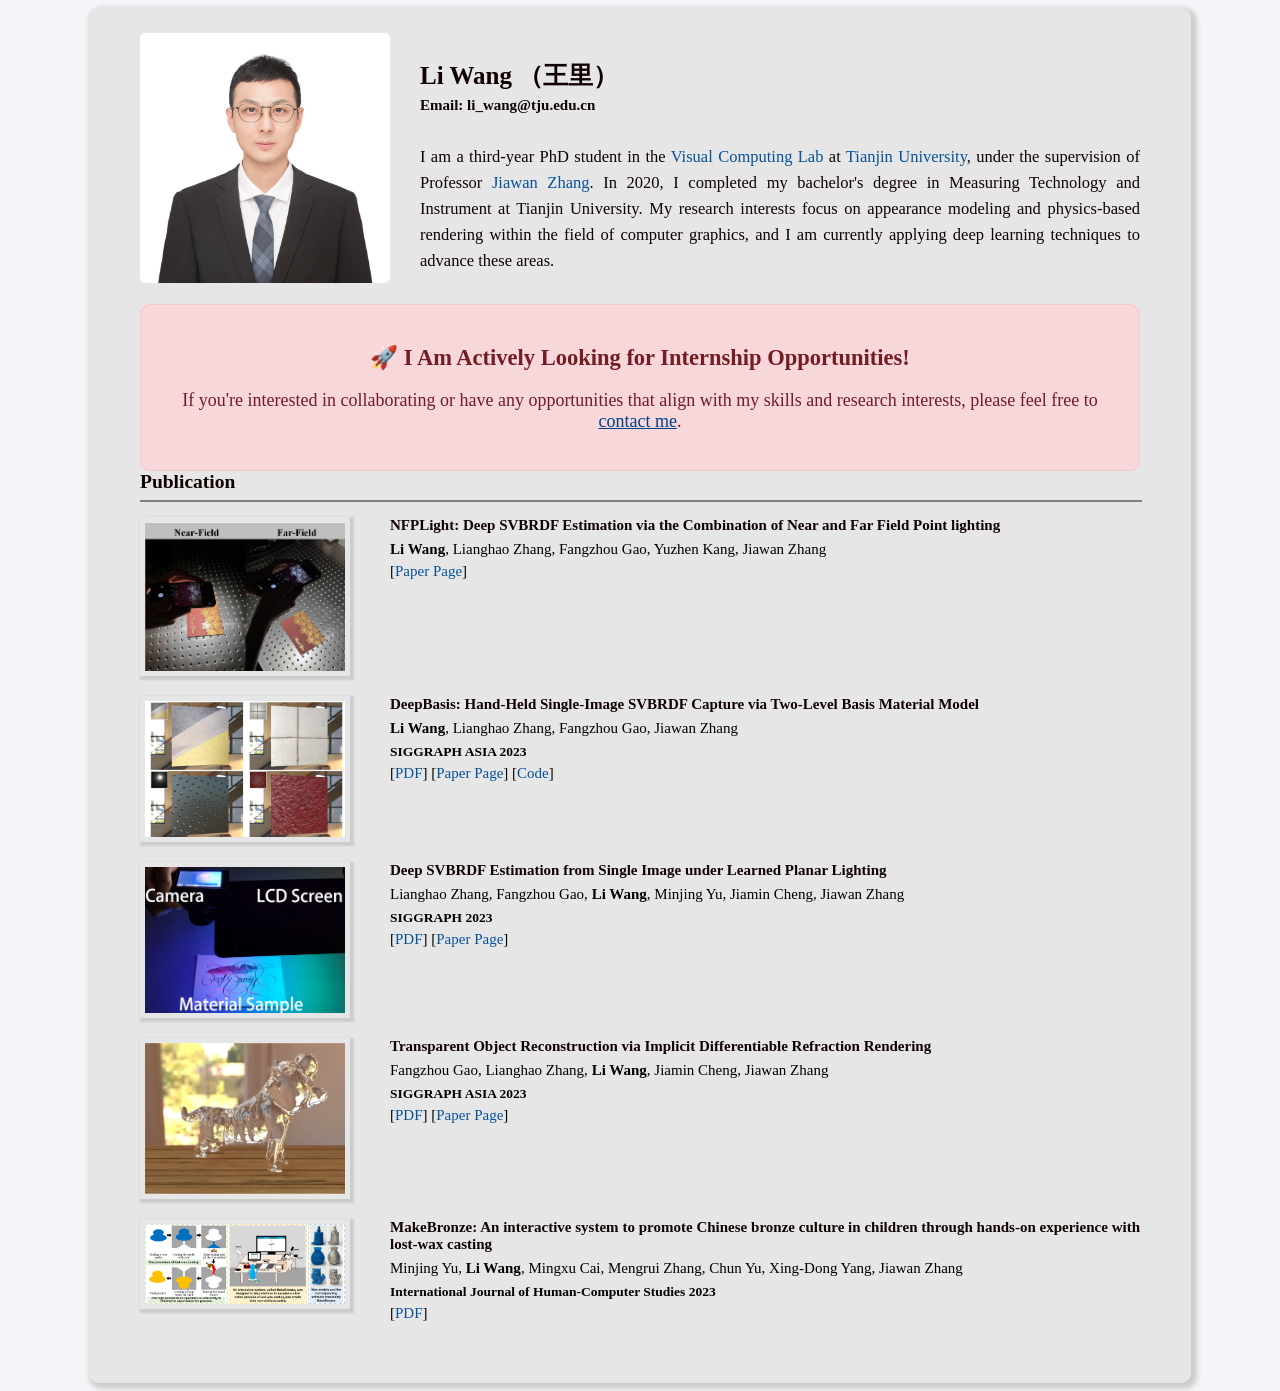
==== index.html @ b81c2f8e "publish internship" ====
<!DOCTYPE html>
<html xml:lang="en">

<head>
    <title>Li Wang (王里)</title>
    <link rel="stylesheet" type="text/css" href="./css/main.css">
    <link href="./index/css" rel="stylesheet">
</head>

<body>
    <div id="main">

        <div>
            <img src="./images/LiWang.jpg" style="width:25%; height:auto" class="portrait"><br>
            &nbsp;&nbsp;&nbsp;
        </div>
        <div class="bio_format">
            <br>
            <br>
            <p>
                <b style="font-size:25px;font-family:verdana;">Li Wang （王里）</b>
                <br>
                <b style="font-size:15px"> Email: li_wang@tju.edu.cn</b>
                <br>
                <br>
                I am a third-year PhD student in the <a
                href="http://tj.teacher.360eol.com/teacherBasic/preview?teacherId=10853">Visual Computing
                Lab</a> at <a href="http://www.tju.edu.cn/">Tianjin University</a>, 
                under the supervision of Professor <a
                href="http://cic.tju.edu.cn/faculty/zhangjiawan/index.htm">Jiawan Zhang</a>.
                In 2020, I completed my bachelor's degree in Measuring Technology and Instrument at Tianjin University. My research interests focus on appearance modeling and physics-based rendering within the field of computer graphics, and I am currently applying deep learning techniques to advance these areas.

        </div>
        <div style="background-color: #f8d7da; padding: 20px; text-align: center; border: 1px solid #f5c6cb; border-radius: 10px;">
            <h2 style="color: #721c24;">🚀 I Am Actively Looking for Internship Opportunities!</h2>
            <p style="color: #721c24; font-size: 18px;">If you're interested in collaborating or have any opportunities that align with my skills and research interests, please feel free to <a href="mailto:li_wang@tju.edu.cn" style="color: #004085; text-decoration: underline;">contact me</a>.</p>
        </div>
        <div>
            <span class="category">Publication</span>
            <hr class="line">
            <ol style="padding:0px;list-style-type:none">
                <li class="item_format" style="position:relative">
                    <img src="./images/NFPLight.jpg" class="img_format">
                    <div class="title_format">
                        <b>NFPLight: Deep SVBRDF Estimation via the Combination of Near and Far Field Point lighting
                        </b>
                        <span class="author_format"><b>Li Wang</b>, Lianghao Zhang, Fangzhou Gao, Yuzhen Kang, Jiawan Zhang</span>
                        <!-- <span class="conference_format"> <b> SIGGRAPH ASIA 2024 </b> </span> -->
                        <div class="link_format">

                            <!-- [<a href="https://dl.acm.org/doi/10.1145/3610548.3618239">PDF</a>] -->
                            [<a href="https://cgliwang.github.io/NFPLight">Paper Page</a>]
                            <!-- [<a href="https://github.com/CGLiWang/DeepBasis_SVBRDF">Code</a>] -->
                        </div>

                    </div>
                    <div style="clear:both;"></div>
                </li>

                <li class="item_format" style="position:relative">
                    <img src="./images/Reaserch_DeepBasis.jpg" class="img_format">
                    <div class="title_format">
                        <b>DeepBasis: Hand-Held Single-Image SVBRDF Capture via Two-Level Basis Material Model
                        </b>
                        <span class="author_format"><b>Li Wang</b>, Lianghao Zhang, Fangzhou Gao, Jiawan Zhang</span>
                        <span class="conference_format"> <b> SIGGRAPH ASIA 2023 </b> </span>
                        <div class="link_format">

                            [<a href="https://dl.acm.org/doi/10.1145/3610548.3618239">PDF</a>]
                            [<a href="https://cgliwang.github.io/DeepBasis">Paper Page</a>]
                            [<a href="https://github.com/CGLiWang/DeepBasis_SVBRDF">Code</a>]
                        </div>

                    </div>
                    <div style="clear:both;"></div>
                </li>
                <li class="item_format" style="position:relative">
                    <img src="./images/zhanglianghao2023.png" class="img_format">
                    <div class="title_format">
                        <b>Deep SVBRDF Estimation from Single Image under Learned Planar Lighting
                        </b>
                        <span class="author_format">Lianghao Zhang, Fangzhou Gao, <b>Li Wang</b>, Minjing Yu, Jiamin Cheng, Jiawan Zhang</span>
                        <span class="conference_format"> <b> SIGGRAPH 2023 </b> </span>
                        <div class="link_format">

                            [<a href="https://dl.acm.org/doi/10.1145/3588432.3591559">PDF</a>]
                            [<a href="https://klkjjhjkhjhg.github.io/sig23p1/">Paper Page</a>]
                        </div>

                    </div>
                    <div style="clear:both;"></div>
                </li>
                <li class="item_format" style="position:relative">
                    <img src="./images/gaofangzhou2023.png" class="img_format">
                    <div class="title_format">
                        <b>Transparent Object Reconstruction via Implicit Differentiable Refraction Rendering
                        </b>
                        <span class="author_format">Fangzhou Gao, Lianghao Zhang, <b>Li Wang</b>, Jiamin Cheng, Jiawan Zhang</span>
                        <span class="conference_format"> <b> SIGGRAPH ASIA 2023 </b> </span>
                        <div class="link_format">

                            [<a href="https://dl.acm.org/doi/10.1145/3610548.3618236">PDF</a>]
                            [<a href="https://arkgao.github.io/TransReconProjectWeb/">Paper Page</a>]
                        </div>

                    </div>
                    <div style="clear:both;"></div>
                </li>
                <li class="item_format" style="position:relative">
                    <img src="./images/lost_wax.jpg" class="img_format">
                    <div class="title_format">
                        <b>MakeBronze: An interactive system to promote Chinese bronze culture in children through hands-on experience with lost-wax casting
                        </b>
                        <span class="author_format">Minjing Yu, <b>Li Wang</b>, Mingxu Cai, Mengrui Zhang, Chun Yu, Xing-Dong Yang, Jiawan Zhang</span>
                        <span class="conference_format"> <b> International Journal of Human-Computer Studies 2023 </b> </span>
                        <div class="link_format">
                            [<a href="https://www.sciencedirect.com/science/article/abs/pii/S1071581923002100?via%3Dihub">PDF</a>]
                        </div>

                    </div>
                    <div style="clear:both;"></div>
                </li>





            </ol>
        </div>






</body>

</html>
---- css/main.css ----
.bio_format{
  float:left;
  padding-top:10px;
  font-size:110%;
  text-align: justify;

  margin-left:280px;
  line-height:26px;
  position:relative;
  margin-top:-320px;
}

.event_highlight{
	color: #bd3232;
}

bio_format.name{
	height: 64px;
	font-weight:bold;
	font-family: Georgia, "Times New Roman", "KaiTi", "楷体", STKaiti, "华文楷体", serif;
	color:rgb(0,10,30);
}

.paper_title{
    font-size:200%;
    font-weight:bold;
    color: #527bbd;
}

.paper_author{
    font-size:150%;
    font-weight:bold;
    color: #527bbd;
}

.paper_abstract{
    text-align: justify;
    color: rgb(80,80,80);
    font-size:150%;
}

.paper_bibtex{
    color: rgb(80,80,80);
    font-size:150%;
}

.paper_fund{
    color: rgb(80,80,80);
    font-size:150%;
}

.bibtex_wrap{
    margin-left:0%;
}

.bibtex_content{
    margin-left:3%;
}

.contact_format{
  float:left;
  padding-top: 5px;
  font-size:25px;
  margin-right: 100px;
  line-height:50px;
}

ol{
  list-style-type:none;
  padding: 0px;
}

.item_format{
  padding-bottom:2%;
}

hr.line{
  border:  1px solid grey;
  width:100%;
  /*background-image: -webkit-linear-gradient(left, rgba(15,2,0, 0.8), rgba(15,2,0, 0.2), rgba(15,2,0, 0.1), rgba(15,2,0, 0.0));
  background-image: -moz-linear-gradient(left, rgba(15,2,0, 0.8), rgba(15,2,0, 0.2), rgba(15,2,0, 0.1), rgba(15,2,0, 0.0));
  background-image: -ms-linear-gradient(left, rgba(15,2,0, 0.8), rgba(15,2,0, 0.2), rgba(15,2,0, 0.1), rgba(15,2,0, 0.0));
  background-image: -o-linear-gradient(left, rgba(15,2,0, 0.8), rgba(15,2,0, 0.2), rgba(15,2,0, 0.1), rgba(15,2,0, 0.0));
*/
}
/*
hr.sep{
    border:  10px;
    height: 2px;
    width:100%;
    background-image: -webkit-linear-gradient(left, rgba(15,2,0, 0.0), rgba(15,2,0, 0.8), rgba(15,2,0, 0.8), rgba(15,2,0, 0.0));
    background-image: -moz-linear-gradient(left, rgba(15,2,0, 0.0), rgba(15,2,0, 0.8), rgba(15,2,0, 0.8), rgba(15,2,0, 0.0));
    background-image: -ms-linear-gradient(left, rgba(15,2,0, 0.0), rgba(15,2,0, 0.8), rgba(15,2,0, 0.8), rgba(15,2,0, 0.0));
    background-image: -o-linear-gradient(left, rgba(15,2,0, 0.0), rgba(15,2,0, 0.8), rgba(15,2,0, 0.8), rgba(15,2,0, 0.0));
}
*/
.title_format{
  text-align: justify;
  float:left;
  width: 75%;
  margin-left:4%;
  font-size:100%;
  padding-top:0%;
}

.info_format{
    display: block
    color: rgb(80,80,80);
    padding-bottom: 2%;
}


.author_format{
    display: block;
    font-size:100%;
    color:black;
    padding-top:7px;
}

.abstract_format{
    display: block;
    text-align: justify;

    font-size:100%;
    color:black;
    padding-top:7px;
}

.content_format{
    display: block;
    text-align: justify;

    font-size:100%;
    color:black;
    padding-top:7px;
}

.content2_format{
    text-align: justify;
    font-size:100%;
    color:black;
    padding-top:7px;
}

.conference_format{
    display: block;
    font-size:90%;
    color:black;
    padding-top:7px;
}


.venue_format{
    display: block;
    font-size:90%;
    color: rgb(0,0,0);
    padding-top:5px;
}

.link_format{
    display: block;
    font-size:100%;
    color: rgb(0,0,0);
    padding-top:5px;
}

.category{
	display: block;
    font-size: 1.3em;
    margin-top: 0.0em;
    margin-bottom: 0.0em;
    margin-left: 0;
    margin-right: 0;
    font-weight: bold;
}

body{

  -webkit-text-size-adjust: 100% ;
  font-size: 15px;
  color: rgb(15,2,0);
  background: rgb(245,245,249); 
  /*background: -webkit-linear-gradient(45deg,  rgb(245,245,249) 0%,rgb(245,245,245) 100%); */
}

.portrait{
   width: auto;
   max-height: 100%;
   border-radius: 5px;

}

.img_format{
  width: 20%;
  padding:0.5%;
  float:left;
  box-shadow: 2px 2px 2px 2px #ccc;
}


.teaser_format{
    width: 100%;
    padding:0.2%;
    -webkit-border-radius: 5px;
    -moz-border-radius: 5px;
    border-radius: 5px;
    box-shadow: 2px 2px 4px 2px #ccc;
}


.icon_format{
    width: 14%;
}


.gallery_format{
  width: 11%;
  padding:5px;
  float:left;
  -webkit-border-radius: 10px;
  -moz-border-radius: 10px;
  border-radius: 10px;
  margin-right:20px;
  box-shadow: 2px 2px 4px 2px #ccc;
}

#main{
    width:1000px;
    margin: 0 auto;
    background: rgb(230,230,230); /* Old browsers */
    /*background: -webkit-linear-gradient(90deg,  rgb(254,252,253) 99%,rgb(245,245,245) 100%);*/
    padding-left: 4%;
    padding-right: 4%;
    padding-top: 2%;
    padding-bottom: 2%;
    font-size: 100%;
    box-shadow: 3px 3px 5px 3px #ccc;
    -moz-border-radius: 10px;
    border-radius: 10px;
}

.item_content{
    line-height:180%;
    font-size:100%;
}

/*a{
    color:#f0f0f0;
    background:#888;
    text-decoration:none;
    padding:4px;
    border-radius:4px;
    -moz-border-radius: 4px;
    font-weight:bold;
}*/

a {
	COLOR: #07519a; TEXT-DECORATION: none
}
a:hover {
	COLOR: #c30 !important; TEXT-DECORATION: underline
}

a.paper{
    background:#fff;
}

.teaser{
  -moz-border-radius: 10px;
  border-radius: 10px;
}
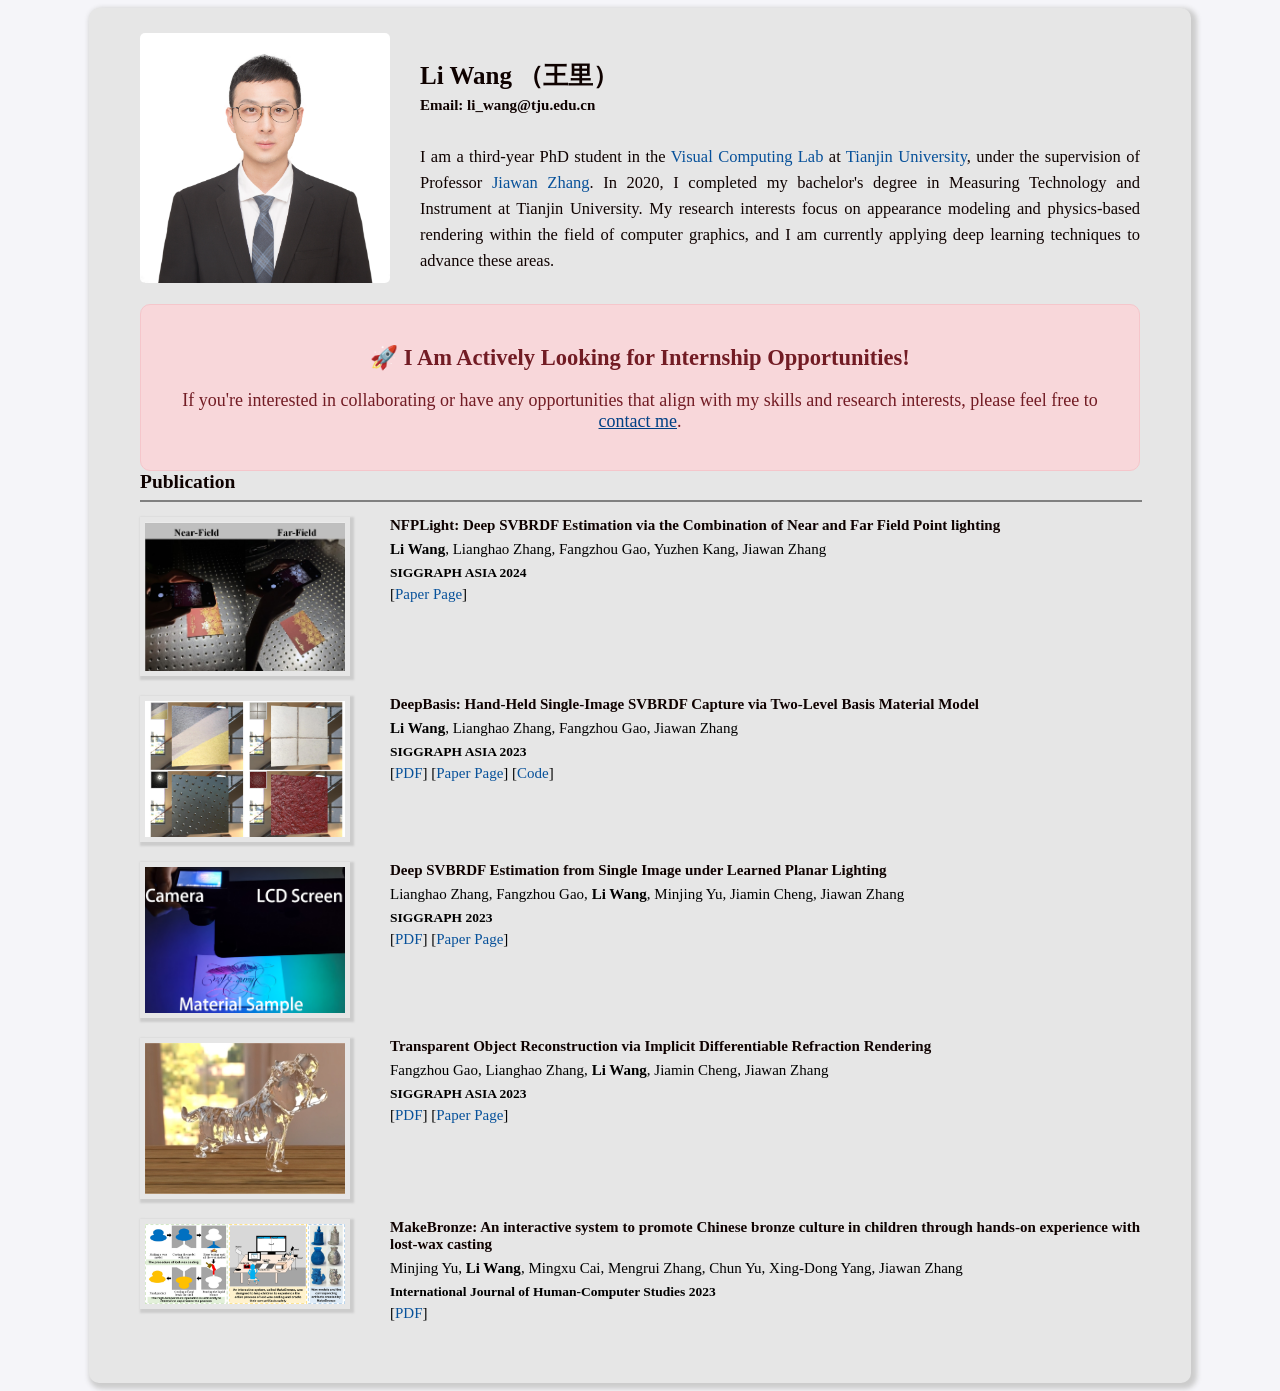
==== commit de1abafc: "1" ====
--- a/index.html
+++ b/index.html
@@ -45,7 +45,7 @@
                         <b>NFPLight: Deep SVBRDF Estimation via the Combination of Near and Far Field Point lighting
                         </b>
                         <span class="author_format"><b>Li Wang</b>, Lianghao Zhang, Fangzhou Gao, Yuzhen Kang, Jiawan Zhang</span>
-                        <!-- <span class="conference_format"> <b> SIGGRAPH ASIA 2024 </b> </span> -->
+                        <span class="conference_format"> <b> SIGGRAPH ASIA 2024 </b> </span>
                         <div class="link_format">
 
                             <!-- [<a href="https://dl.acm.org/doi/10.1145/3610548.3618239">PDF</a>] -->
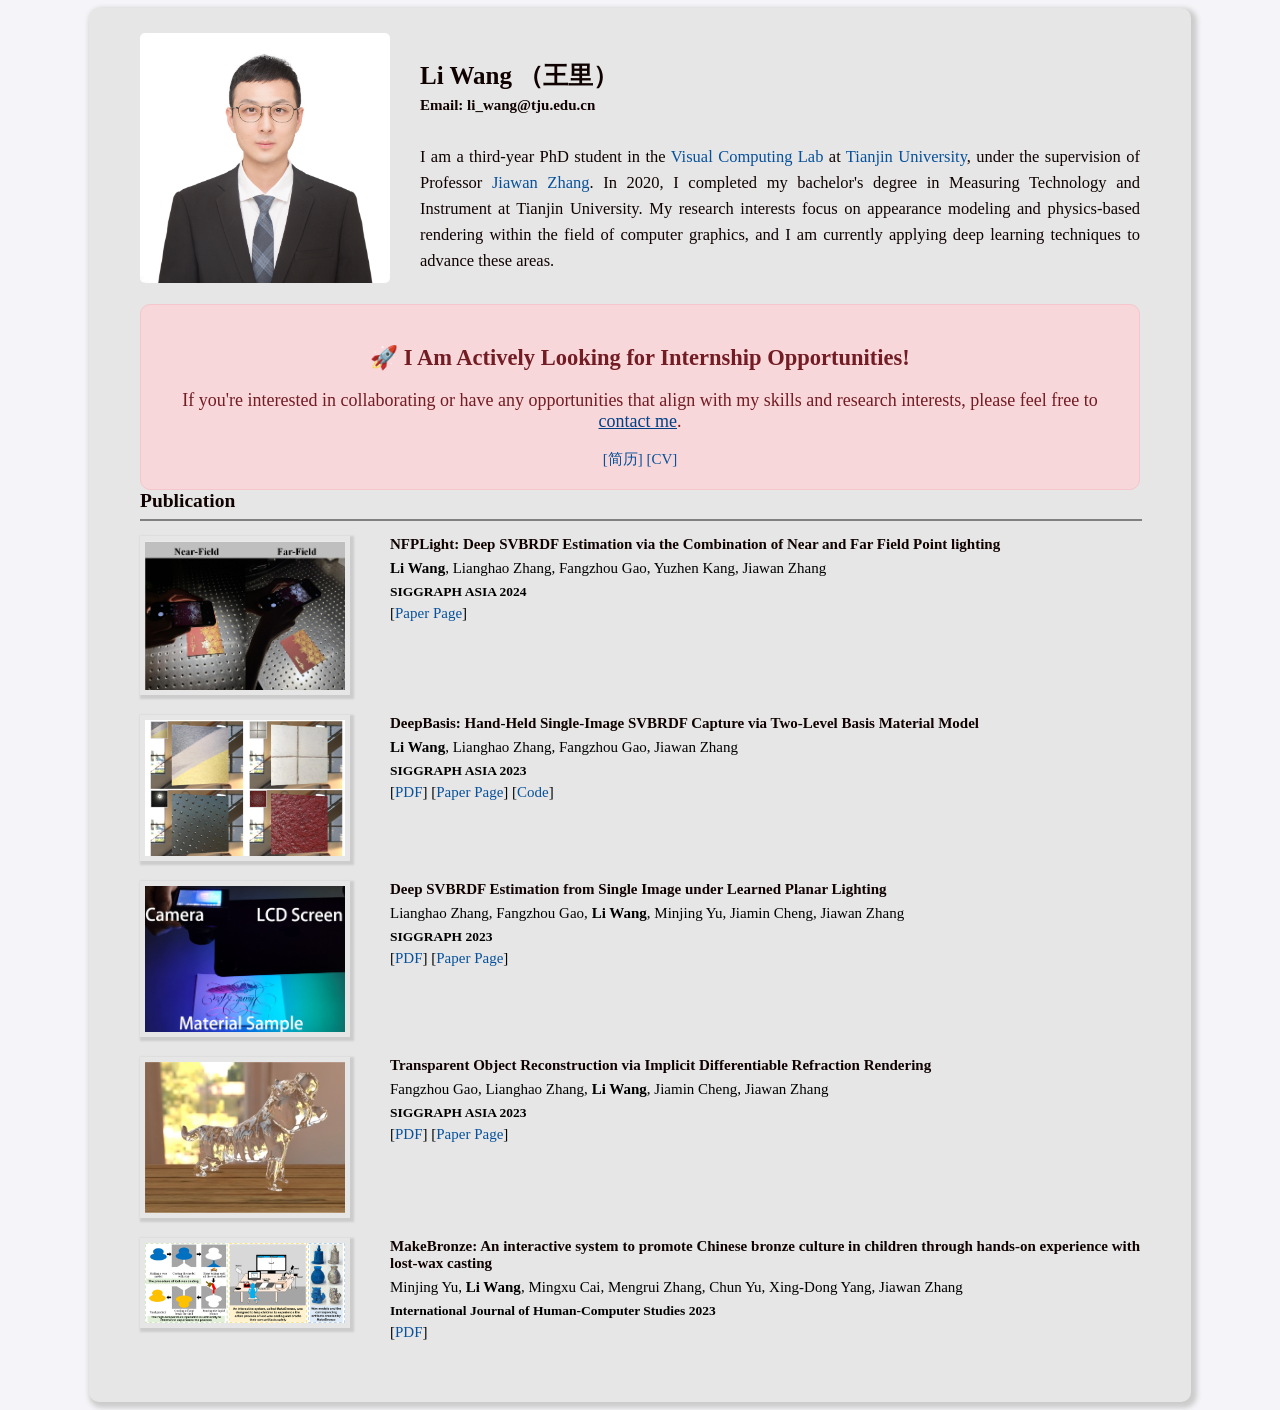
==== commit 9ae22700: "更新简历" ====
--- a/index.html
+++ b/index.html
@@ -34,6 +34,8 @@
         <div style="background-color: #f8d7da; padding: 20px; text-align: center; border: 1px solid #f5c6cb; border-radius: 10px;">
             <h2 style="color: #721c24;">🚀 I Am Actively Looking for Internship Opportunities!</h2>
             <p style="color: #721c24; font-size: 18px;">If you're interested in collaborating or have any opportunities that align with my skills and research interests, please feel free to <a href="mailto:li_wang@tju.edu.cn" style="color: #004085; text-decoration: underline;">contact me</a>.</p>
+            <a href="pdf\LiWang.pdf">[简历]</a>
+            <a href="pdf\LiWang_eng.pdf">[CV]</a>
         </div>
         <div>
             <span class="category">Publication</span>
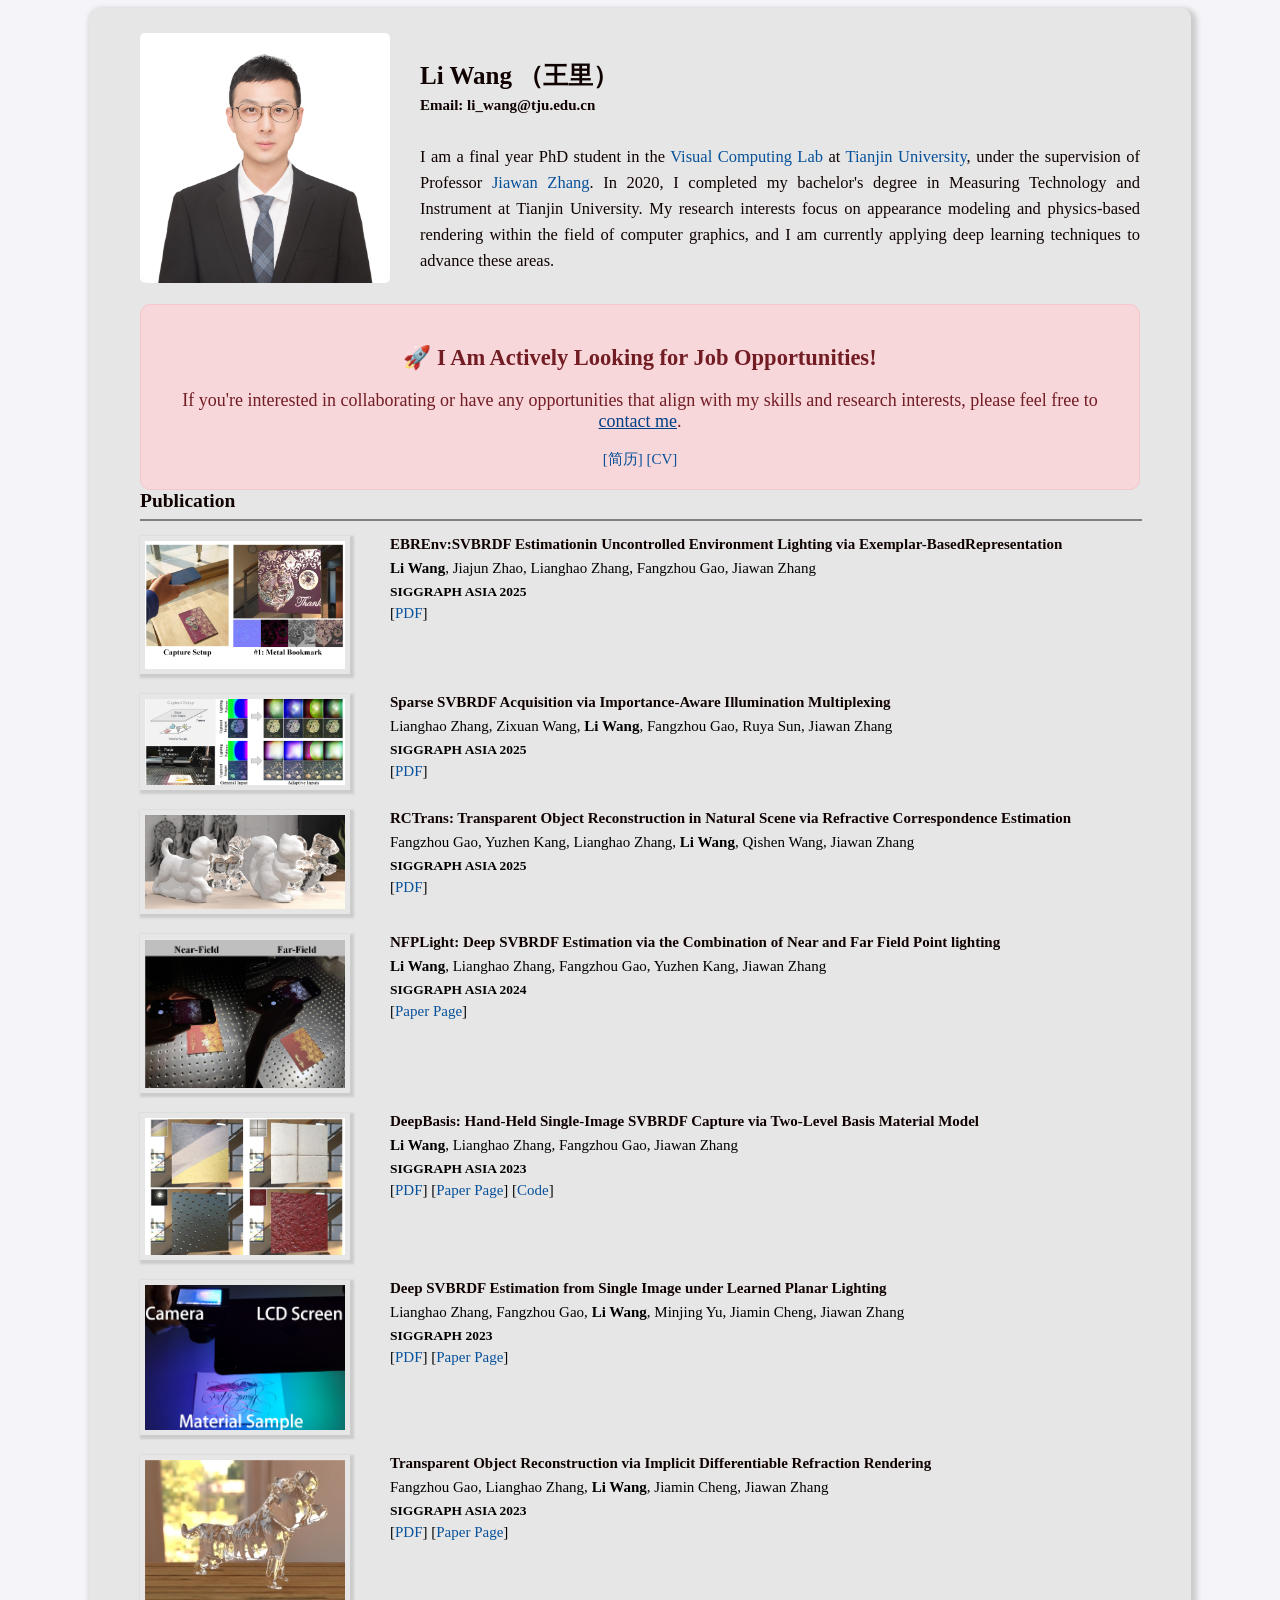
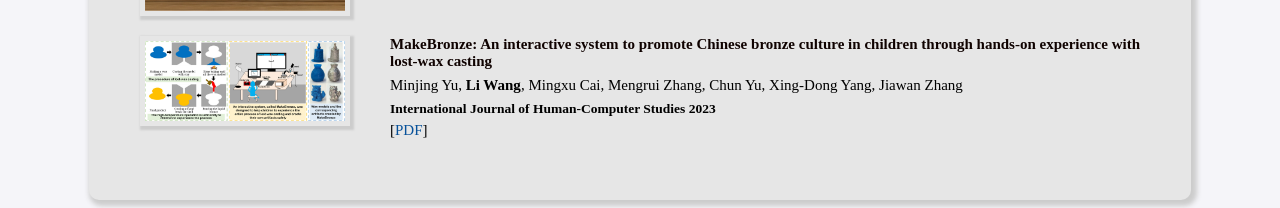
==== commit fdbec846: "2025" ====
--- a/index.html
+++ b/index.html
@@ -23,7 +23,7 @@
                 <b style="font-size:15px"> Email: li_wang@tju.edu.cn</b>
                 <br>
                 <br>
-                I am a third-year PhD student in the <a
+                I am a final year PhD student in the <a
                 href="http://tj.teacher.360eol.com/teacherBasic/preview?teacherId=10853">Visual Computing
                 Lab</a> at <a href="http://www.tju.edu.cn/">Tianjin University</a>, 
                 under the supervision of Professor <a
@@ -32,15 +32,69 @@
 
         </div>
         <div style="background-color: #f8d7da; padding: 20px; text-align: center; border: 1px solid #f5c6cb; border-radius: 10px;">
-            <h2 style="color: #721c24;">🚀 I Am Actively Looking for Internship Opportunities!</h2>
+            <h2 style="color: #721c24;">🚀 I Am Actively Looking for Job Opportunities!</h2>
             <p style="color: #721c24; font-size: 18px;">If you're interested in collaborating or have any opportunities that align with my skills and research interests, please feel free to <a href="mailto:li_wang@tju.edu.cn" style="color: #004085; text-decoration: underline;">contact me</a>.</p>
             <a href="pdf\LiWang.pdf">[简历]</a>
-            <a href="pdf\LiWang_eng.pdf">[CV]</a>
+            <a href="pdf\LiWangeng.pdf">[CV]</a>
         </div>
         <div>
             <span class="category">Publication</span>
             <hr class="line">
             <ol style="padding:0px;list-style-type:none">
+                <li class="item_format" style="position:relative">
+                    <img src="./images/EBREnv2025.png" class="img_format">
+                    <div class="title_format">
+                        <b> EBREnv:SVBRDF Estimationin Uncontrolled Environment Lighting via Exemplar-BasedRepresentation
+                        </b>
+                        <span class="author_format"><b>Li Wang</b>, Jiajun Zhao, Lianghao Zhang, Fangzhou Gao, Jiawan Zhang</span>
+                        <span class="conference_format"> <b> SIGGRAPH ASIA 2025 </b> </span>
+                        <div class="link_format">
+                            
+                            [<a href="pdf/EBREnv.pdf">PDF</a>]
+                            <!-- [<a href="https://cgliwang.github.io/NFPLight">Paper Page</a>] -->
+                            <!-- [<a href="https://github.com/CGLiWang/DeepBasis_SVBRDF">Code</a>] -->
+                        </div>
+                        
+                    </div>
+                    <div style="clear:both;"></div>
+                </li>
+                <li class="item_format" style="position:relative">
+                    <img src="./images/zhanglianghao2025.png" class="img_format">
+                    <div class="title_format">
+                        <b> Sparse SVBRDF Acquisition via Importance-Aware Illumination Multiplexing
+                        </b>
+                        <span class="author_format">Lianghao Zhang, Zixuan Wang, <b>Li Wang</b>, Fangzhou Gao, Ruya Sun, Jiawan Zhang</span>
+                        <span class="conference_format"> <b> SIGGRAPH ASIA 2025 </b> </span>
+                        <div class="link_format">
+
+                            [<a href="pdf/zhanglianghao2025.pdf">PDF</a>]
+                            <!-- [<a href="https://cgliwang.github.io/NFPLight">Paper Page</a>] -->
+                            <!-- [<a href="https://github.com/CGLiWang/DeepBasis_SVBRDF">Code</a>] -->
+                        </div>
+
+                    </div>
+                    <div style="clear:both;"></div>
+                </li>
+
+                <li class="item_format" style="position:relative">
+                    <img src="./images/gaofangzhou2025.png" class="img_format">
+                    <div class="title_format">
+                        <b> RCTrans: Transparent Object Reconstruction in Natural Scene via Refractive Correspondence Estimation
+                        </b>
+                        <span class="author_format">Fangzhou Gao, Yuzhen Kang, Lianghao Zhang, <b>Li Wang</b>, Qishen Wang, Jiawan Zhang</span>
+                        <span class="conference_format"> <b> SIGGRAPH ASIA 2025 </b> </span>
+                        <div class="link_format">
+
+                            [<a href="pdf/gaofangzhou2025.pdf">PDF</a>]
+                            <!-- [<a href="https://cgliwang.github.io/NFPLight">Paper Page</a>] -->
+                            <!-- [<a href="https://github.com/CGLiWang/DeepBasis_SVBRDF">Code</a>] -->
+                        </div>
+
+                    </div>
+                    <div style="clear:both;"></div>
+                </li>
+
+
                 <li class="item_format" style="position:relative">
                     <img src="./images/NFPLight.jpg" class="img_format">
                     <div class="title_format">
@@ -130,9 +184,7 @@
             </ol>
         </div>
 
-
-
-
+    <!-- <script type="text/javascript" id="clustrmaps" src="//clustrmaps.com/map_v2.js?d=eZ6AOey2pllyUdrwox-kiT68lbB34lljfc735173sww&cl=ffffff&w=a"></script> -->
 
 
 </body>
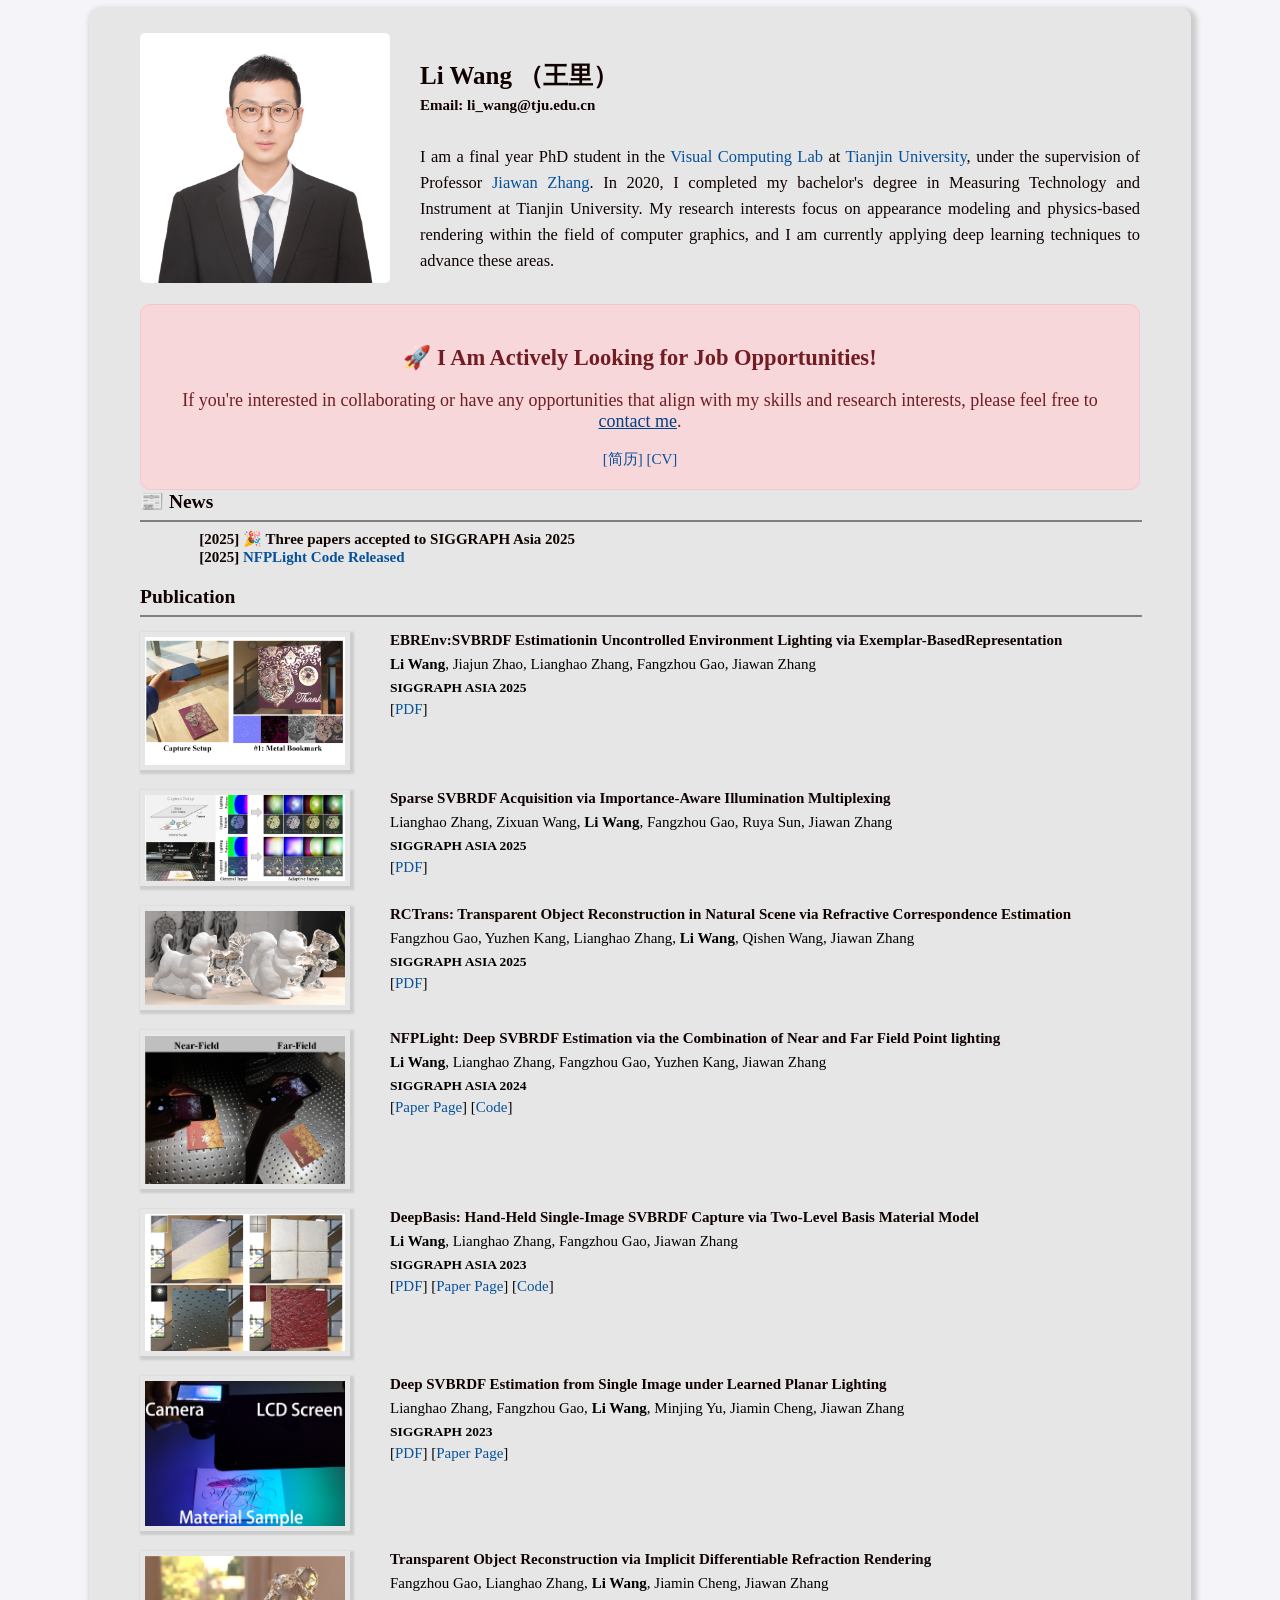
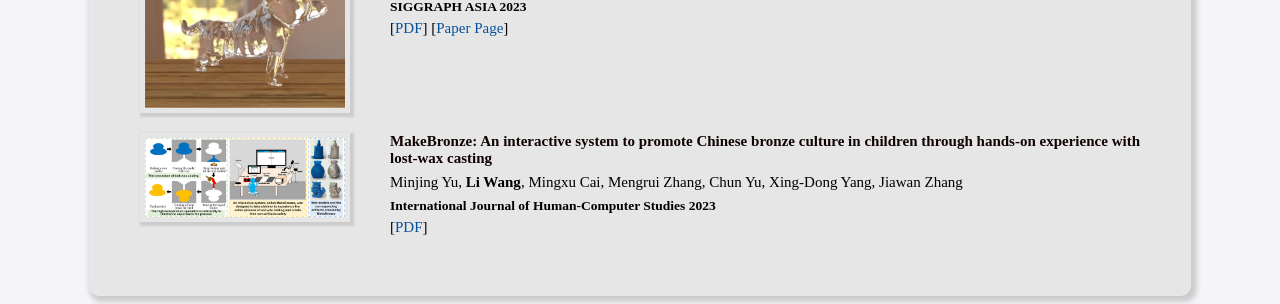
==== commit 8710a7c2: "2025" ====
--- a/index.html
+++ b/index.html
@@ -37,6 +37,28 @@
             <a href="pdf\LiWang.pdf">[简历]</a>
             <a href="pdf\LiWangeng.pdf">[CV]</a>
         </div>
+        <span class="category">📰 News</span>
+        <hr class="line">
+
+        <ol style="padding-left: 20px; margin: 0;">
+            <li class="item_format">
+                <div class="title_format">
+                    <b>[2025] 🎉 Three papers accepted to SIGGRAPH Asia 2025</b>
+                </div>
+            </li>
+
+            <li class="item_format">
+                <div class="title_format">
+                    <b>
+                        [2025]
+                        <a href="https://github.com/CGLiWang/NFPLight_code">
+                            NFPLight Code Released
+                        </a>
+                    </b>
+                </div>
+                <div style="clear:both;"></div>
+            </li>
+        </ol>
         <div>
             <span class="category">Publication</span>
             <hr class="line">
@@ -106,7 +128,7 @@
 
                             <!-- [<a href="https://dl.acm.org/doi/10.1145/3610548.3618239">PDF</a>] -->
                             [<a href="https://cgliwang.github.io/NFPLight">Paper Page</a>]
-                            <!-- [<a href="https://github.com/CGLiWang/DeepBasis_SVBRDF">Code</a>] -->
+                            [<a href="https://github.com/CGLiWang/NFPLight_code">Code</a>]
                         </div>
 
                     </div>
